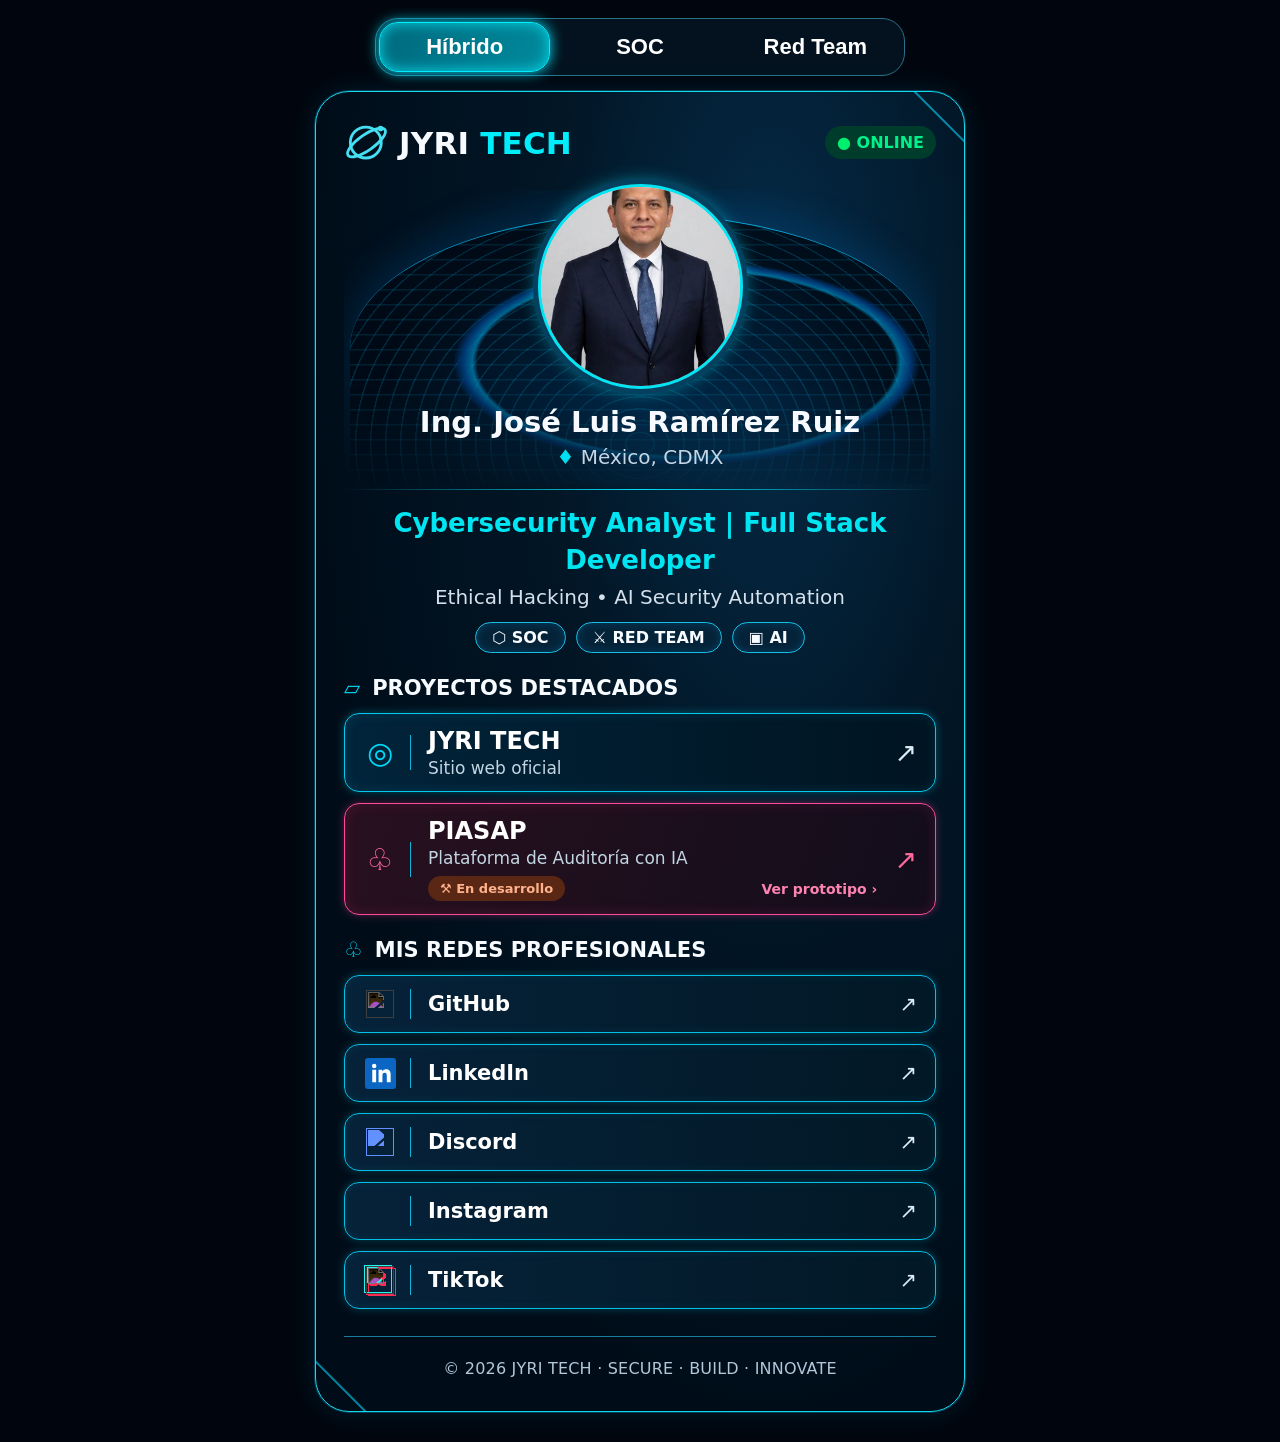
==== index.html @ f756514a "fix: restore recognizable brand colors for social network icons only" ====
<!doctype html>
<html lang="es"><head><meta charset="utf-8"><meta name="viewport" content="width=device-width,initial-scale=1"><meta name="theme-color" content="#020a13"><title>JYRI TECH | Ing. José Luis Ramírez Ruiz</title>
<style>
:root{color-scheme:dark;font-family:Inter,system-ui,-apple-system,"Segoe UI",Arial,sans-serif;--cyan:#00e4f4;--edge:#0ecde7;--muted:#b5c7d8}*{box-sizing:border-box}html{scroll-behavior:smooth}body{margin:0;background:radial-gradient(ellipse at 50% 14%,#082e45 0,#010811 48%,#00050b 100%);color:#f7fbff;padding:18px 12px 30px}.shell{max-width:730px;margin:auto}.modes{display:grid;grid-template-columns:repeat(3,1fr);gap:4px;border:1px solid #28728c;border-radius:23px;padding:3px;margin:0 auto 16px;max-width:610px;background:#03121e}.mode{border:0;border-radius:19px;padding:11px 5px;background:transparent;color:white;font-size:clamp(14px,3.6vw,22px);font-weight:650;cursor:pointer}.mode.active{background:linear-gradient(125deg,#00687d,#008b9e);box-shadow:inset 0 0 14px #01d9e7,0 0 14px #00e6ff;border:1px solid #00efff}.frame{position:relative;overflow:hidden;border:1.5px solid var(--edge);border-radius:34px;background:radial-gradient(ellipse at 58% 20%,#053453 0%,#021624 34%,#000d19 74%);box-shadow:0 0 22px #00c9f226;padding:clamp(16px,4vw,28px)}.frame:before,.frame:after{content:"";position:absolute;width:90px;height:90px;border:2px solid #00d7fa;opacity:.6;pointer-events:none}.frame:before{right:-55px;top:-55px;transform:rotate(45deg)}.frame:after{left:-55px;bottom:-55px;transform:rotate(45deg)}.top{display:flex;align-items:center;justify-content:space-between;gap:10px}.brand{display:flex;align-items:center;gap:10px;font-size:clamp(21px,5vw,31px);font-weight:800;letter-spacing:.2px}.brand strong{color:#00edfb}.brand svg{width:45px;height:45px;flex:none}.online{background:#003c2c;color:#00f18a;padding:7px 12px;border-radius:99px;font-weight:700;font-size:clamp(11px,3vw,16px);white-space:nowrap}.online:before{content:"● ";color:#00f06e}.intro{position:relative;text-align:center;padding-top:15px}.globe{position:absolute;left:0;right:0;top:15px;height:280px;pointer-events:none;opacity:.46;background:radial-gradient(ellipse at 50% 80%,transparent 37%,#008ed2 38%,transparent 39%),repeating-radial-gradient(ellipse at 50% 80%,transparent 0 18px,#007bba36 19px 20px),linear-gradient(90deg,transparent,#00aaff15,transparent);mask-image:linear-gradient(black,transparent)}.portrait{position:relative;z-index:1;width:clamp(170px,46vw,238px);height:clamp(170px,46vw,238px);border-radius:50%;border:5px solid #04e5f4;box-shadow:0 0 0 5px #075e80,0 0 27px #00d7edb8;object-fit:cover;object-position:center 20%;background:#d7dce1;margin:4px auto 16px;display:block}.intro h1{position:relative;font-size:clamp(22px,5.5vw,34px);line-height:1.18;margin:12px 0 6px}.location{font-size:clamp(15px,3.7vw,20px);color:#c5d7e4}.location b{color:#00dff2}.rule{height:1px;background:linear-gradient(90deg,transparent,#00dff6,transparent);margin:20px 0 15px}.role{color:#00e5f2;font-size:clamp(18px,4.1vw,26px);font-weight:800;line-height:1.4}.subtitle{font-size:clamp(15px,3.4vw,20px);color:#d5e0eb;margin:7px 0 13px}.tags{display:flex;justify-content:center;gap:10px;flex-wrap:wrap}.tag{border:1px solid #17bfe4;border-radius:30px;padding:5px 16px;font-weight:750;background:#052338;box-shadow:inset 0 0 8px #007cbd55}.section-title{display:flex;align-items:center;gap:12px;font-size:clamp(16px,3.5vw,21px);font-weight:800;margin:27px 0 15px}.section-title svg{width:27px;height:27px;color:#03dcf2}.links{display:grid;gap:11px}.link{display:flex;align-items:center;gap:17px;min-height:73px;padding:13px 18px;border:1.5px solid #168daf;border-radius:19px;background:linear-gradient(90deg,#01243a,#001421);color:white;text-decoration:none;box-shadow:0 0 10px #009ed52a;transition:transform .2s,box-shadow .2s}.link:hover,.link:focus-visible{transform:translateY(-2px);box-shadow:0 0 17px #00dcf770;outline:none}.link .symbol{font-size:30px;width:40px;flex:none;text-align:center;color:#00dafa}.link .copy{flex:1;min-width:0}.link .name{font-size:clamp(19px,4vw,25px);font-weight:800}.link .description{font-size:clamp(13px,3vw,17px);color:#c2d5e3;margin-top:3px}.link .arrow{font-size:27px;color:#dcebf7}.link.piasap{border-color:#ff4e96;background:linear-gradient(110deg,#28101f,#120d1b);box-shadow:0 0 12px #e42b7840}.link.piasap .symbol,.link.piasap .arrow{color:#ff6a9d}.piasap-footer{display:flex;justify-content:space-between;gap:10px;align-items:center;margin-top:8px;flex-wrap:wrap}.status{font-size:13px;color:#ffb28b;background:#5b2715;border-radius:25px;padding:5px 12px;font-weight:700}.prototype{color:#ff83b1;font-weight:700;font-size:14px}.link .details{flex:1}.social .link{min-height:59px;background:linear-gradient(90deg,#062239,#021826);border-color:#287e9e}.social .link .symbol{font-size:24px}.social .link .name{font-size:20px}.social .link .arrow{font-size:21px}footer{border-top:1px solid #1a4a64;margin-top:27px;padding:22px 0 5px;text-align:center;color:#b3c7d8;font-size:clamp(11px,2.8vw,16px);letter-spacing:.2px}.disabled{cursor:default}.disabled:hover{transform:none}@media(max-width:390px){.frame{padding:16px 14px;border-radius:25px}.brand svg{width:34px;height:34px}.brand{font-size:20px}.online{padding:5px 8px}.link{padding:12px}.link .symbol{width:30px;font-size:24px}.piasap-footer{gap:6px}.status,.prototype{font-size:11px}}

/* Ajustes de fidelidad visual según referencia aprobada */
body{background:#01060e;padding-top:18px}
.shell{max-width:650px}
.frame{border-color:#17d9ed;box-shadow:0 0 0 1px #00b3e450,0 0 28px #00a5da25;background:radial-gradient(ellipse at 70% 18%,#052c49 0,#021626 35%,#000d19 72%)}
.modes{max-width:530px;margin-bottom:15px}
.intro{isolation:isolate}
.globe{z-index:-1;top:25px;height:310px;opacity:.85;background:none;mask-image:linear-gradient(#000 0%,#000 62%,transparent 100%);overflow:hidden}
.planet{position:absolute;top:24px;left:50%;transform:translateX(-50%);width:min(580px,112%);height:270px;border-radius:50% 50% 0 0;background:
radial-gradient(ellipse at 58% 55%,transparent 44%,#00baff95 45%,#003c7e 47%,transparent 49%),
repeating-radial-gradient(ellipse at 50% 85%,transparent 0 13px,#08b9ed35 14px 15px),
repeating-linear-gradient(0deg,transparent 0 13px,#00baf425 14px 15px),
radial-gradient(ellipse at 50% 90%,#003c6caa,#000a16 65%);
border-top:1px solid #0bbaf3;box-shadow:0 -15px 40px #0076cb3b}
.portrait{width:clamp(165px,40vw,205px);height:clamp(165px,40vw,205px);border-width:3px;box-shadow:0 0 0 5px #05405e,0 0 19px #00d7edb8}
.intro h1{font-size:clamp(21px,4.5vw,29px)}
.link{min-height:69px;border-color:#06c9ed;box-shadow:inset 0 0 12px #00d0ff20,0 0 8px #00dcf450;border-radius:15px}
.link .symbol{width:48px;display:flex;align-items:center;justify-content:center;border-right:1px solid #12b4da;padding-right:13px}
.link .symbol svg{width:31px;height:31px}
.link .name{font-size:clamp(18px,3.7vw,24px)}
.link.piasap{border-color:#ff4a9b;box-shadow:inset 0 0 13px #fc368d26,0 0 9px #ff438f55}
.social .link{min-height:55px;border-color:#05bfe7;box-shadow:inset 0 0 10px #00d6ff15,0 0 8px #00dcf442}
.social .link .symbol{width:48px;height:30px}
.social-icon{width:28px;height:28px;display:block;filter:invert(1)}
.social-icon.linkedin{filter:invert(46%) sepia(90%) saturate(3000%) hue-rotate(165deg) brightness(115%)}
.social-icon.discord{filter:invert(45%) sepia(50%) saturate(2000%) hue-rotate(198deg) brightness(120%)}
.social-icon.instagram{filter:invert(42%) sepia(70%) saturate(2300%) hue-rotate(290deg) brightness(115%)}
.social-icon.tiktok{filter:invert(1) drop-shadow(2px 1px 0 #00e8e8)}
.social .link .name{font-size:clamp(17px,3.5vw,21px)}
.section-title{margin:23px 0 13px}
footer{border-top-color:#1b7d9d}
@media(max-width:390px){.link .symbol{width:40px;padding-right:9px}.social-icon{width:25px;height:25px}.globe{height:260px}.planet{height:230px}}
.linkedin-official{width:28px;height:28px;display:block;flex:none}@media(max-width:390px){.linkedin-official{width:25px;height:25px}}
/* Perfil visual: solo acentos de color. Híbrido mantiene el estilo original. */
body[data-profile="soc"]{--profile-accent:#438dff;--profile-edge:#3479d8;--profile-glow:#438dff55}
body[data-profile="red"]{--profile-accent:#ff557e;--profile-edge:#e54c78;--profile-glow:#ff557e55}
body[data-profile="soc"] .mode.active,body[data-profile="red"] .mode.active{background:var(--profile-accent);border-color:var(--profile-accent);box-shadow:inset 0 0 14px #ffffff28,0 0 14px var(--profile-glow)}
body[data-profile="soc"] .frame,body[data-profile="red"] .frame{border-color:var(--profile-edge);box-shadow:0 0 0 1px var(--profile-glow),0 0 28px var(--profile-glow)}
body[data-profile="soc"] .portrait,body[data-profile="red"] .portrait{border-color:var(--profile-accent);box-shadow:0 0 0 5px var(--profile-glow),0 0 19px var(--profile-glow)}
body[data-profile="soc"] .role,body[data-profile="red"] .role{color:var(--profile-accent)}
body[data-profile="soc"] .tag,body[data-profile="red"] .tag{border-color:var(--profile-edge)}
body[data-profile="soc"] .rule,body[data-profile="red"] .rule{background:linear-gradient(90deg,transparent,var(--profile-accent),transparent)}
body[data-profile="soc"] .link:not(.piasap),body[data-profile="red"] .link:not(.piasap){border-color:var(--profile-edge);box-shadow:inset 0 0 12px var(--profile-glow),0 0 8px var(--profile-glow)}
body[data-profile="soc"] .link:not(.piasap) .arrow,body[data-profile="red"] .link:not(.piasap) .arrow{color:var(--profile-accent)}

/* Colores de marca de redes sociales: sin alterar estructura */
.social-icon.github{filter:invert(1)}
.social-icon.discord{filter:invert(49%) sepia(63%) saturate(1603%) hue-rotate(200deg) brightness(100%)}
.instagram-brand{display:block;width:28px;height:28px;background:linear-gradient(35deg,#feda75 5%,#fa7e1e 23%,#d62976 52%,#962fbf 77%,#4f5bd5 100%);-webkit-mask:url("https://cdn.jsdelivr.net/npm/simple-icons@v15/icons/instagram.svg") center/contain no-repeat;mask:url("https://cdn.jsdelivr.net/npm/simple-icons@v15/icons/instagram.svg") center/contain no-repeat}
.tiktok-brand{display:block;position:relative;width:28px;height:28px}
.tiktok-brand img{position:absolute;inset:0;width:28px;height:28px;filter:invert(1) drop-shadow(-2px -1px 0 #25f4ee) drop-shadow(2px 2px 0 #fe2c55)}
@media(max-width:390px){.instagram-brand,.tiktok-brand,.tiktok-brand img{width:25px;height:25px}}
</style></head><body><main class="shell">
<div class="modes" role="group" aria-label="Presentación profesional"><button class="mode active" type="button" data-mode="hybrid" aria-pressed="true">Híbrido</button><button class="mode" type="button" data-mode="soc" aria-pressed="false">SOC</button><button class="mode" type="button" data-mode="red" aria-pressed="false">Red Team</button></div>
<div class="frame"><header class="top"><div class="brand"><svg viewBox="0 0 64 64" fill="none" aria-hidden="true"><circle cx="31" cy="32" r="22" stroke="#44dff2" stroke-width="4"/><ellipse cx="32" cy="32" rx="32" ry="11" transform="rotate(-35 32 32)" stroke="#44dff2" stroke-width="4"/><circle cx="52" cy="12" r="4" fill="#44dff2"/></svg><span>JYRI <strong>TECH</strong></span></div><span class="online">ONLINE</span></header>
<section class="intro"><div class="globe"><div class="planet"></div></div><img class="portrait" src="./plantilla-clientes/foto-perfil-mia.jpeg" alt="Fotografía profesional de José Luis Ramírez Ruiz"><h1>Ing. José Luis Ramírez Ruiz</h1><div class="location"><b>♦</b> México, CDMX</div><div class="rule"></div><div class="role" id="role">Cybersecurity Analyst | Full Stack Developer</div><div class="subtitle" id="subtitle">Ethical Hacking • AI Security Automation</div><div class="tags" id="tags"><span class="tag">⬡ SOC</span><span class="tag">⚔ RED TEAM</span><span class="tag">▣ AI</span></div></section>
<div class="section-title"><span style="color:#00d8f3">▱</span> PROYECTOS DESTACADOS</div>
<div class="links"><div class="link disabled" aria-label="JYRI TECH, sitio web oficial; enlace pendiente de conectar"><span class="symbol">◎</span><div class="copy"><div class="name">JYRI TECH</div><div class="description">Sitio web oficial</div></div><span class="arrow">↗</span></div>
<div class="link piasap disabled" aria-label="PIASAP, plataforma de auditoría con IA; enlace pendiente de conectar"><span class="symbol">♧</span><div class="details"><div class="name">PIASAP</div><div class="description">Plataforma de Auditoría con IA</div><div class="piasap-footer"><span class="status">⚒ En desarrollo</span><span class="prototype">Ver prototipo ›</span></div></div><span class="arrow">↗</span></div></div>
<div class="section-title"><span style="color:#00d8f3">♧</span> MIS REDES PROFESIONALES</div><nav class="links social" aria-label="Redes profesionales">
<a class="link" href="https://github.com/Morito161?tab=repositories" target="_blank" rel="noopener noreferrer"><span class="symbol"><img class="social-icon github" src="https://cdn.jsdelivr.net/npm/simple-icons@v15/icons/github.svg" alt="" loading="lazy"></span><span class="copy name">GitHub</span><span class="arrow">↗</span></a>
<a class="link" href="https://www.linkedin.com/in/jos%C3%A9-luis-ram%C3%ADrez-ruiz-50637b345" target="_blank" rel="noopener noreferrer"><span class="symbol"><svg class="linkedin-official" viewBox="0 0 32 32" role="img" aria-label="LinkedIn" xmlns="http://www.w3.org/2000/svg"><rect width="32" height="32" rx="3" fill="#0A66C2"/><path fill="#fff" d="M7.5 12h4v13h-4V12zm2-6a2.3 2.3 0 1 1 0 4.6 2.3 2.3 0 0 1 0-4.6zM14 12h3.8v1.8h.1a4.2 4.2 0 0 1 3.8-2.1c4 0 4.8 2.6 4.8 6V25h-4v-6.4c0-1.5 0-3.5-2.1-3.5s-2.4 1.6-2.4 3.4V25h-4V12z"/></svg></span><span class="copy name">LinkedIn</span><span class="arrow">↗</span></a>
<a class="link" href="https://discord.com/channels/@me" target="_blank" rel="noopener noreferrer"><span class="symbol"><img class="social-icon discord" src="https://cdn.jsdelivr.net/npm/simple-icons@v15/icons/discord.svg" alt="" loading="lazy"></span><span class="copy name">Discord</span><span class="arrow">↗</span></a>
<a class="link" href="https://www.instagram.com/luis_ramblez" target="_blank" rel="noopener noreferrer"><span class="symbol"><span class="instagram-brand" aria-hidden="true"></span></span><span class="copy name">Instagram</span><span class="arrow">↗</span></a>
<a class="link" href="https://tiktok.com/@developanda" target="_blank" rel="noopener noreferrer"><span class="symbol"><span class="tiktok-brand" aria-hidden="true"><img src="https://cdn.jsdelivr.net/npm/simple-icons@v15/icons/tiktok.svg" alt="" loading="lazy"></span></span><span class="copy name">TikTok</span><span class="arrow">↗</span></a>
</nav><footer>© 2026 JYRI TECH · SECURE · BUILD · INNOVATE</footer></div></main>
<script>
const options={hybrid:{role:"Cybersecurity Analyst | Full Stack Developer",subtitle:"Ethical Hacking • AI Security Automation",tags:["♢ SOC","⚔ RED TEAM","▣ AI"]},soc:{role:"Cybersecurity Analyst | SOC",subtitle:"Threat Detection • Incident Response • Security Monitoring",tags:["♢ SOC","▣ BLUE TEAM","▣ AI"]},red:{role:"Red Team | Offensive Security",subtitle:"Ethical Hacking • Pentesting • Security Automation",tags:["⚔ RED TEAM","♢ PENTEST","▣ AI"]}};
document.querySelectorAll(".mode").forEach(button=>button.addEventListener("click",()=>{document.querySelectorAll(".mode").forEach(b=>{b.classList.toggle("active",b===button);b.setAttribute("aria-pressed",String(b===button))});document.body.dataset.profile=button.dataset.mode;const selected=options[button.dataset.mode];document.querySelector("#role").textContent=selected.role;document.querySelector("#subtitle").textContent=selected.subtitle;document.querySelector("#tags").innerHTML=selected.tags.map(t=>'<span class="tag">'+t+'</span>').join("")}));
</script></body></html>
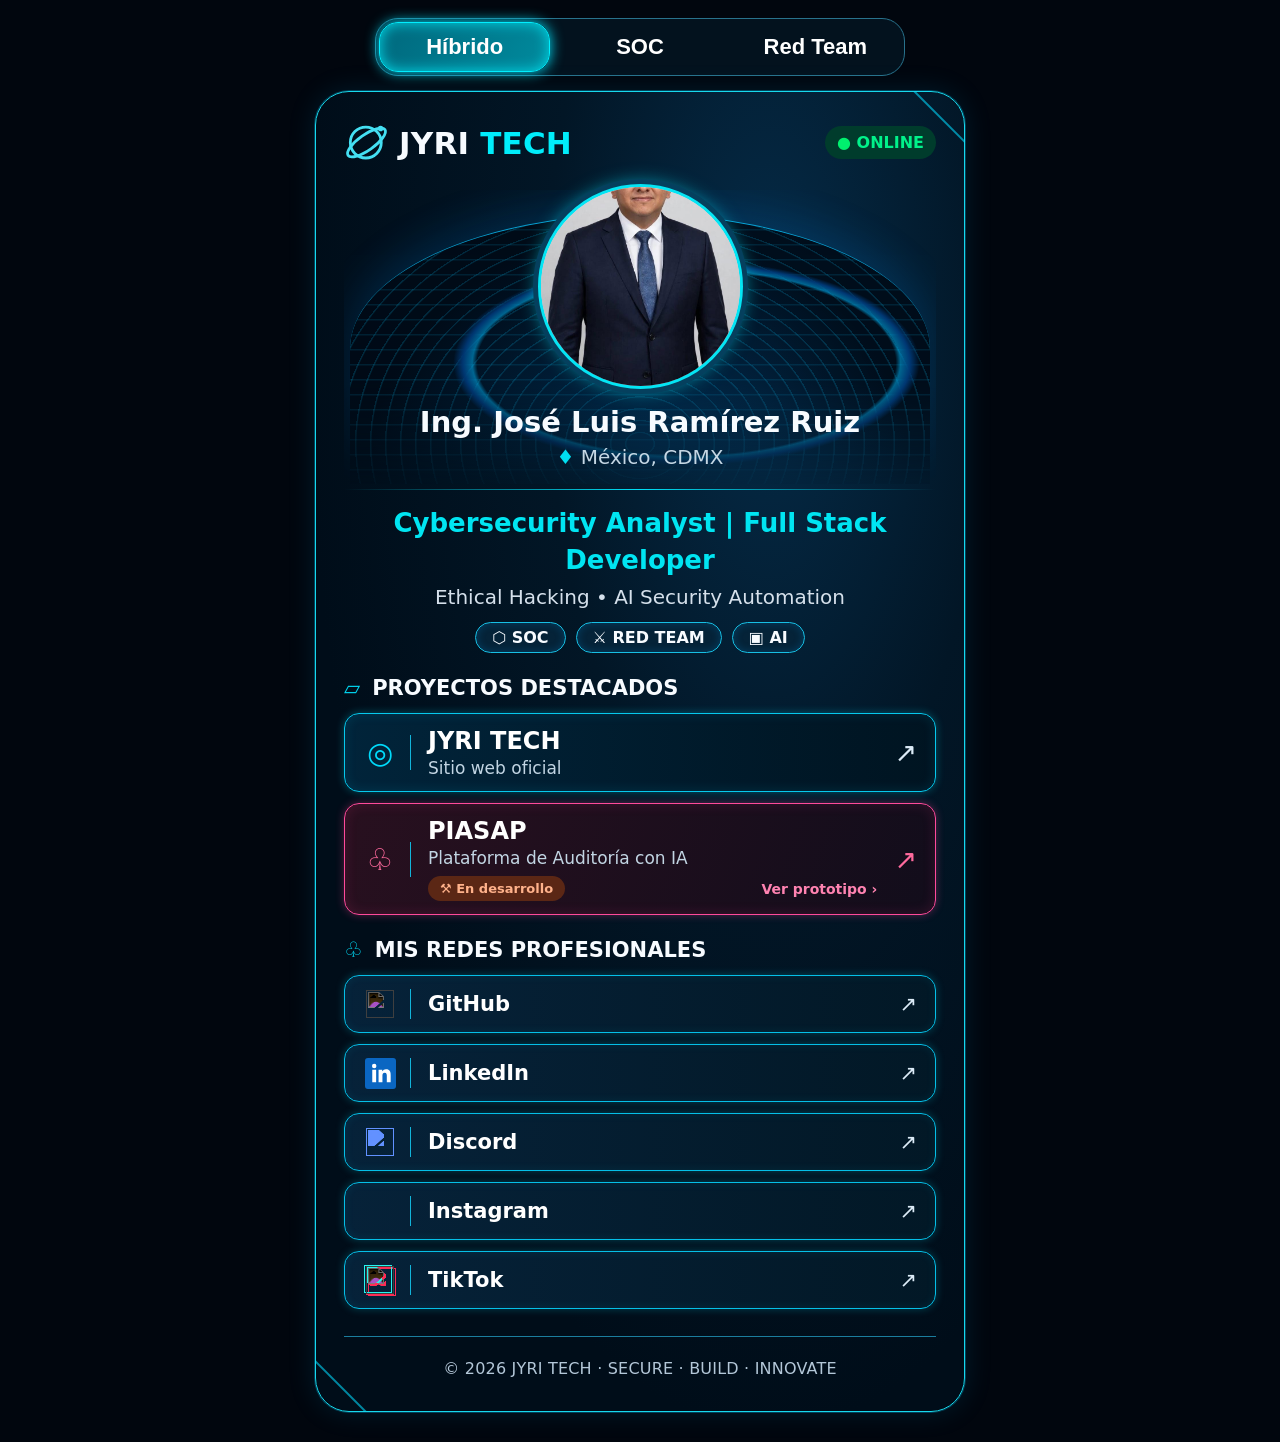
==== commit 5ff2ade9: "style: center profile portrait and adjust photo framing only" ====
--- a/index.html
+++ b/index.html
@@ -54,6 +54,10 @@
 .tiktok-brand{display:block;position:relative;width:28px;height:28px}
 .tiktok-brand img{position:absolute;inset:0;width:28px;height:28px;filter:invert(1) drop-shadow(-2px -1px 0 #25f4ee) drop-shadow(2px 2px 0 #fe2c55)}
 @media(max-width:390px){.instagram-brand,.tiktok-brand,.tiktok-brand img{width:25px;height:25px}}
+
+/* Centrado de fotografía de perfil: ajuste puntual */
+.intro .portrait{position:relative;left:auto;right:auto;transform:none;margin-left:auto;margin-right:auto;object-position:50% 35%;display:block}
+.intro{display:block;text-align:center}
 </style></head><body><main class="shell">
 <div class="modes" role="group" aria-label="Presentación profesional"><button class="mode active" type="button" data-mode="hybrid" aria-pressed="true">Híbrido</button><button class="mode" type="button" data-mode="soc" aria-pressed="false">SOC</button><button class="mode" type="button" data-mode="red" aria-pressed="false">Red Team</button></div>
 <div class="frame"><header class="top"><div class="brand"><svg viewBox="0 0 64 64" fill="none" aria-hidden="true"><circle cx="31" cy="32" r="22" stroke="#44dff2" stroke-width="4"/><ellipse cx="32" cy="32" rx="32" ry="11" transform="rotate(-35 32 32)" stroke="#44dff2" stroke-width="4"/><circle cx="52" cy="12" r="4" fill="#44dff2"/></svg><span>JYRI <strong>TECH</strong></span></div><span class="online">ONLINE</span></header>
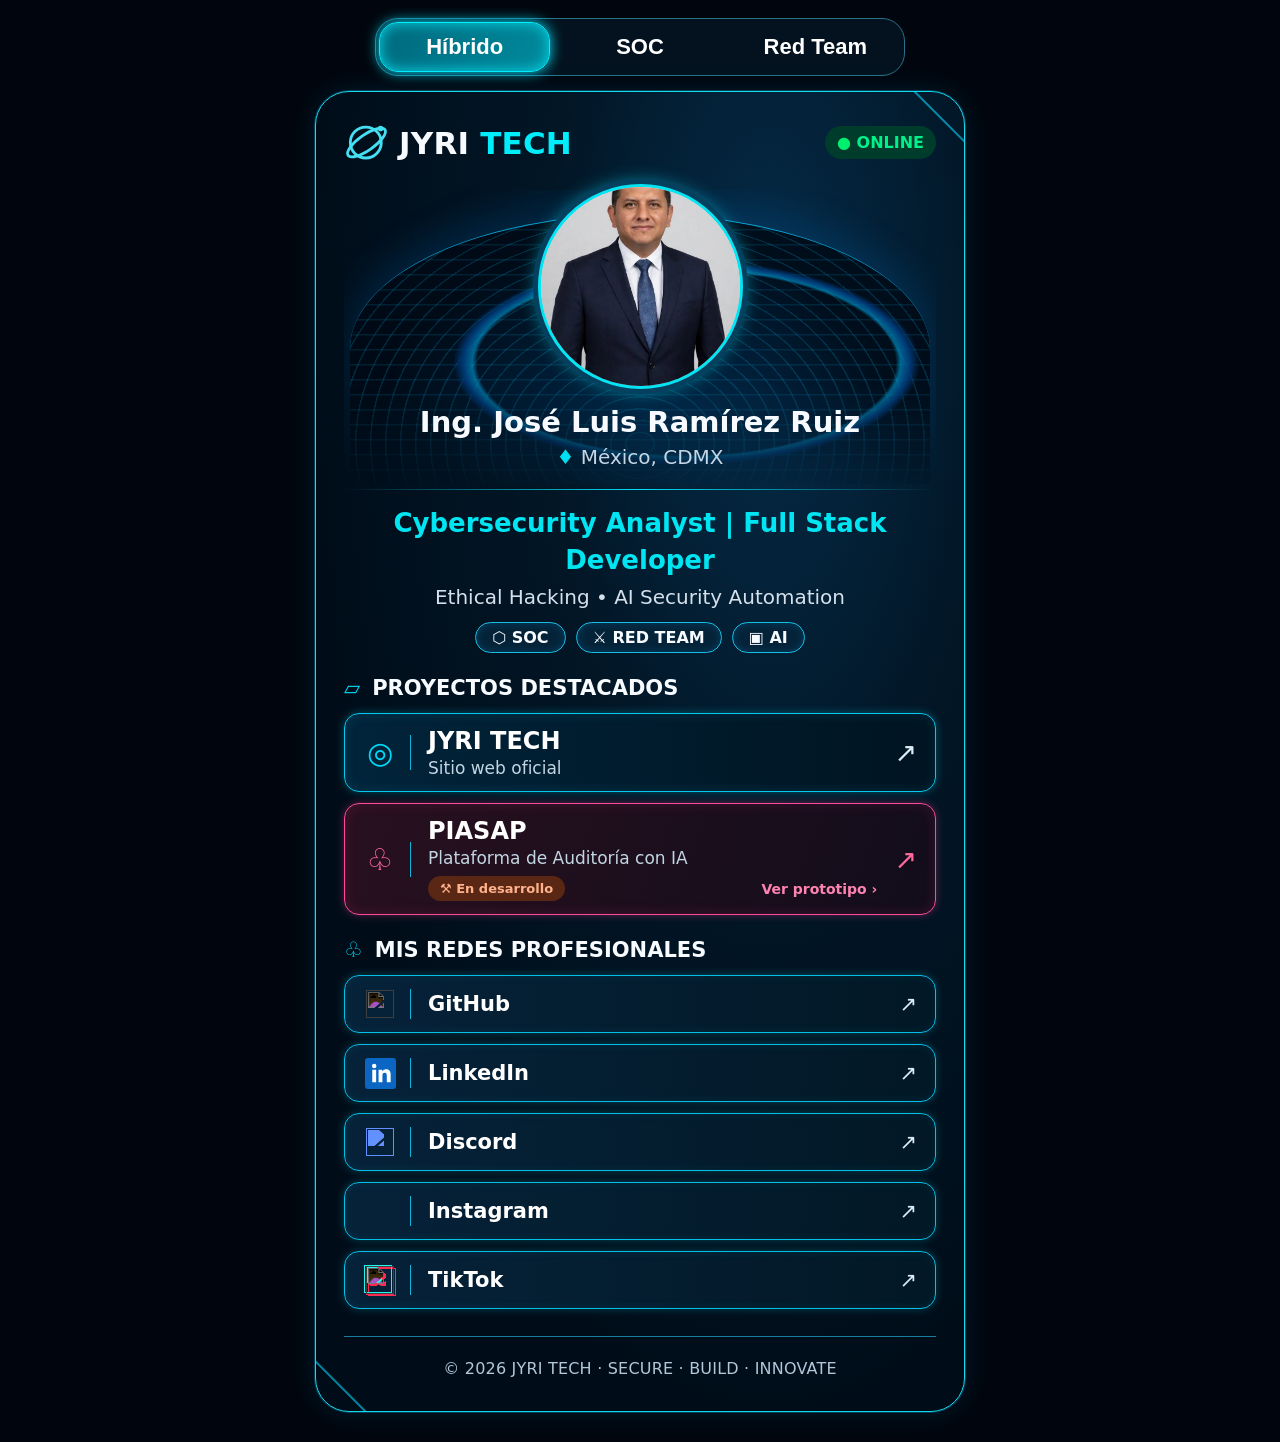
==== commit 561efe3b: "fix: restore face visibility in circular profile crop" ====
--- a/index.html
+++ b/index.html
@@ -56,7 +56,7 @@
 @media(max-width:390px){.instagram-brand,.tiktok-brand,.tiktok-brand img{width:25px;height:25px}}
 
 /* Centrado de fotografía de perfil: ajuste puntual */
-.intro .portrait{position:relative;left:auto;right:auto;transform:none;margin-left:auto;margin-right:auto;object-position:50% 35%;display:block}
+.intro .portrait{position:relative;left:auto;right:auto;transform:none;margin-left:auto;margin-right:auto;object-position:center 20%;display:block}
 .intro{display:block;text-align:center}
 </style></head><body><main class="shell">
 <div class="modes" role="group" aria-label="Presentación profesional"><button class="mode active" type="button" data-mode="hybrid" aria-pressed="true">Híbrido</button><button class="mode" type="button" data-mode="soc" aria-pressed="false">SOC</button><button class="mode" type="button" data-mode="red" aria-pressed="false">Red Team</button></div>
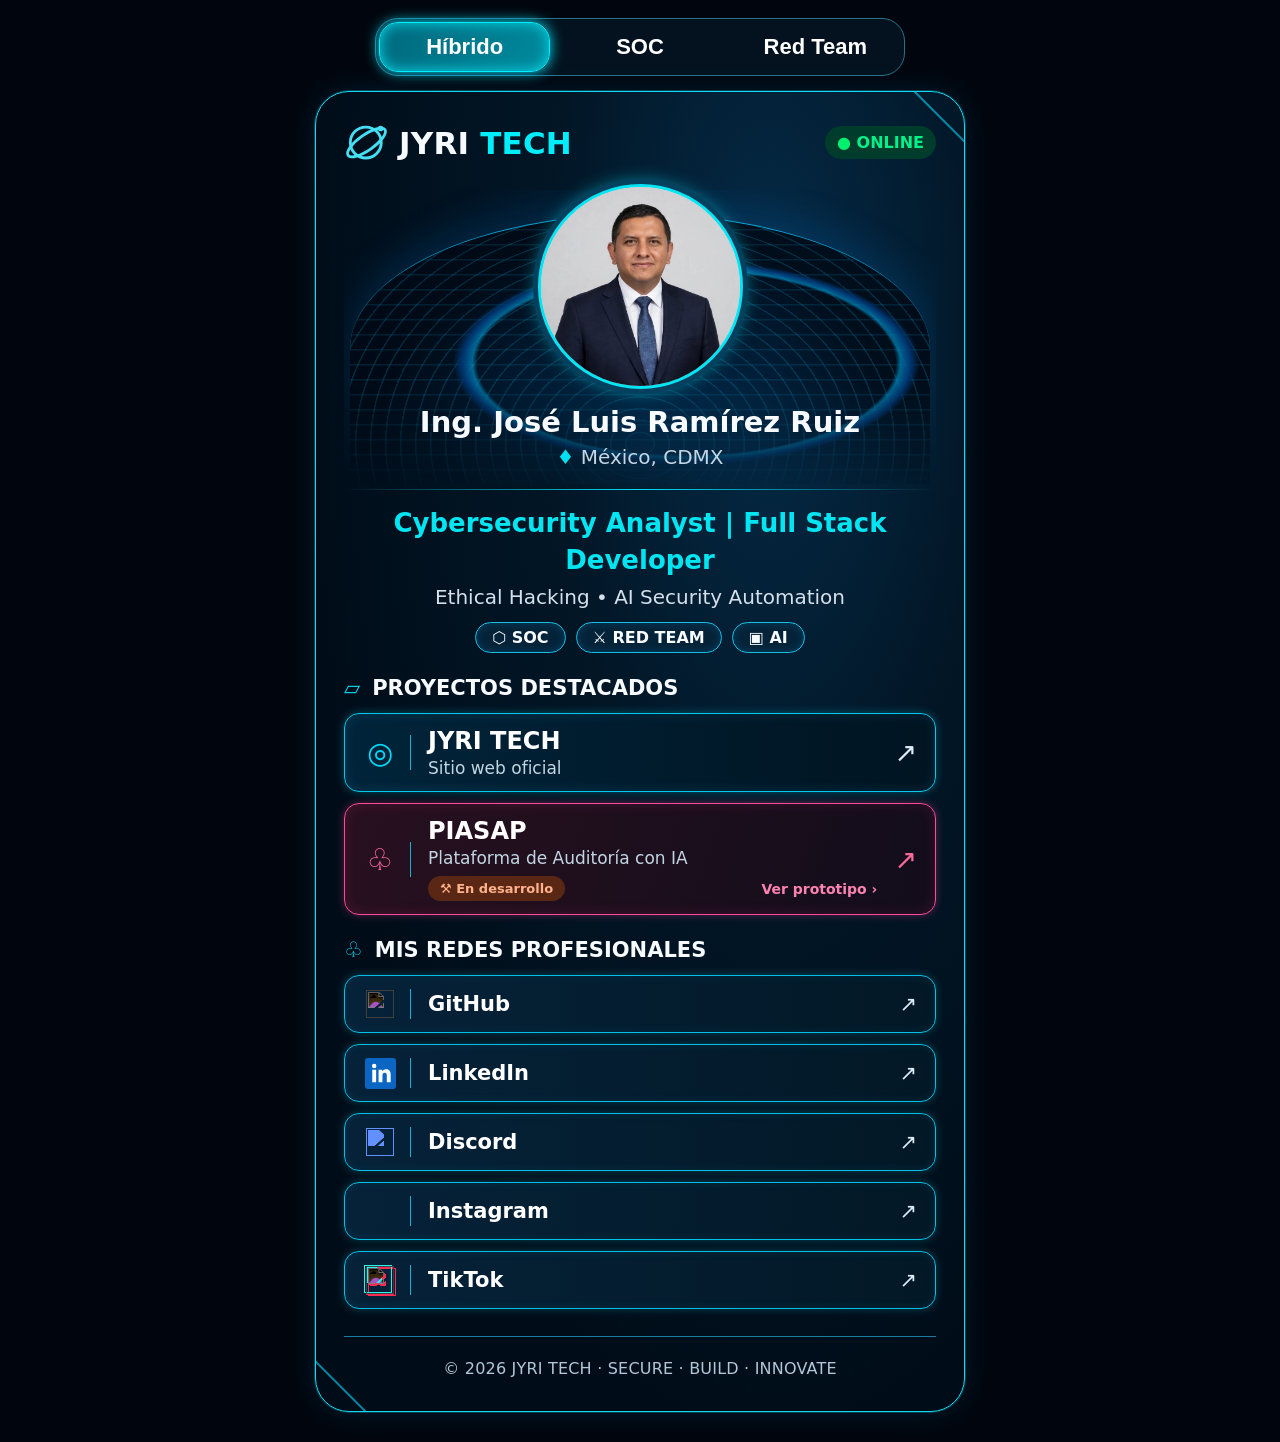
==== commit 93ab8a2d: "fix: frame full face at top of portrait while keeping circle centered" ====
--- a/index.html
+++ b/index.html
@@ -56,7 +56,7 @@
 @media(max-width:390px){.instagram-brand,.tiktok-brand,.tiktok-brand img{width:25px;height:25px}}
 
 /* Centrado de fotografía de perfil: ajuste puntual */
-.intro .portrait{position:relative;left:auto;right:auto;transform:none;margin-left:auto;margin-right:auto;object-position:center 20%;display:block}
+.intro .portrait{position:relative;left:auto;right:auto;transform:none;margin-left:auto;margin-right:auto;object-fit:cover;object-position:center top;display:block}
 .intro{display:block;text-align:center}
 </style></head><body><main class="shell">
 <div class="modes" role="group" aria-label="Presentación profesional"><button class="mode active" type="button" data-mode="hybrid" aria-pressed="true">Híbrido</button><button class="mode" type="button" data-mode="soc" aria-pressed="false">SOC</button><button class="mode" type="button" data-mode="red" aria-pressed="false">Red Team</button></div>
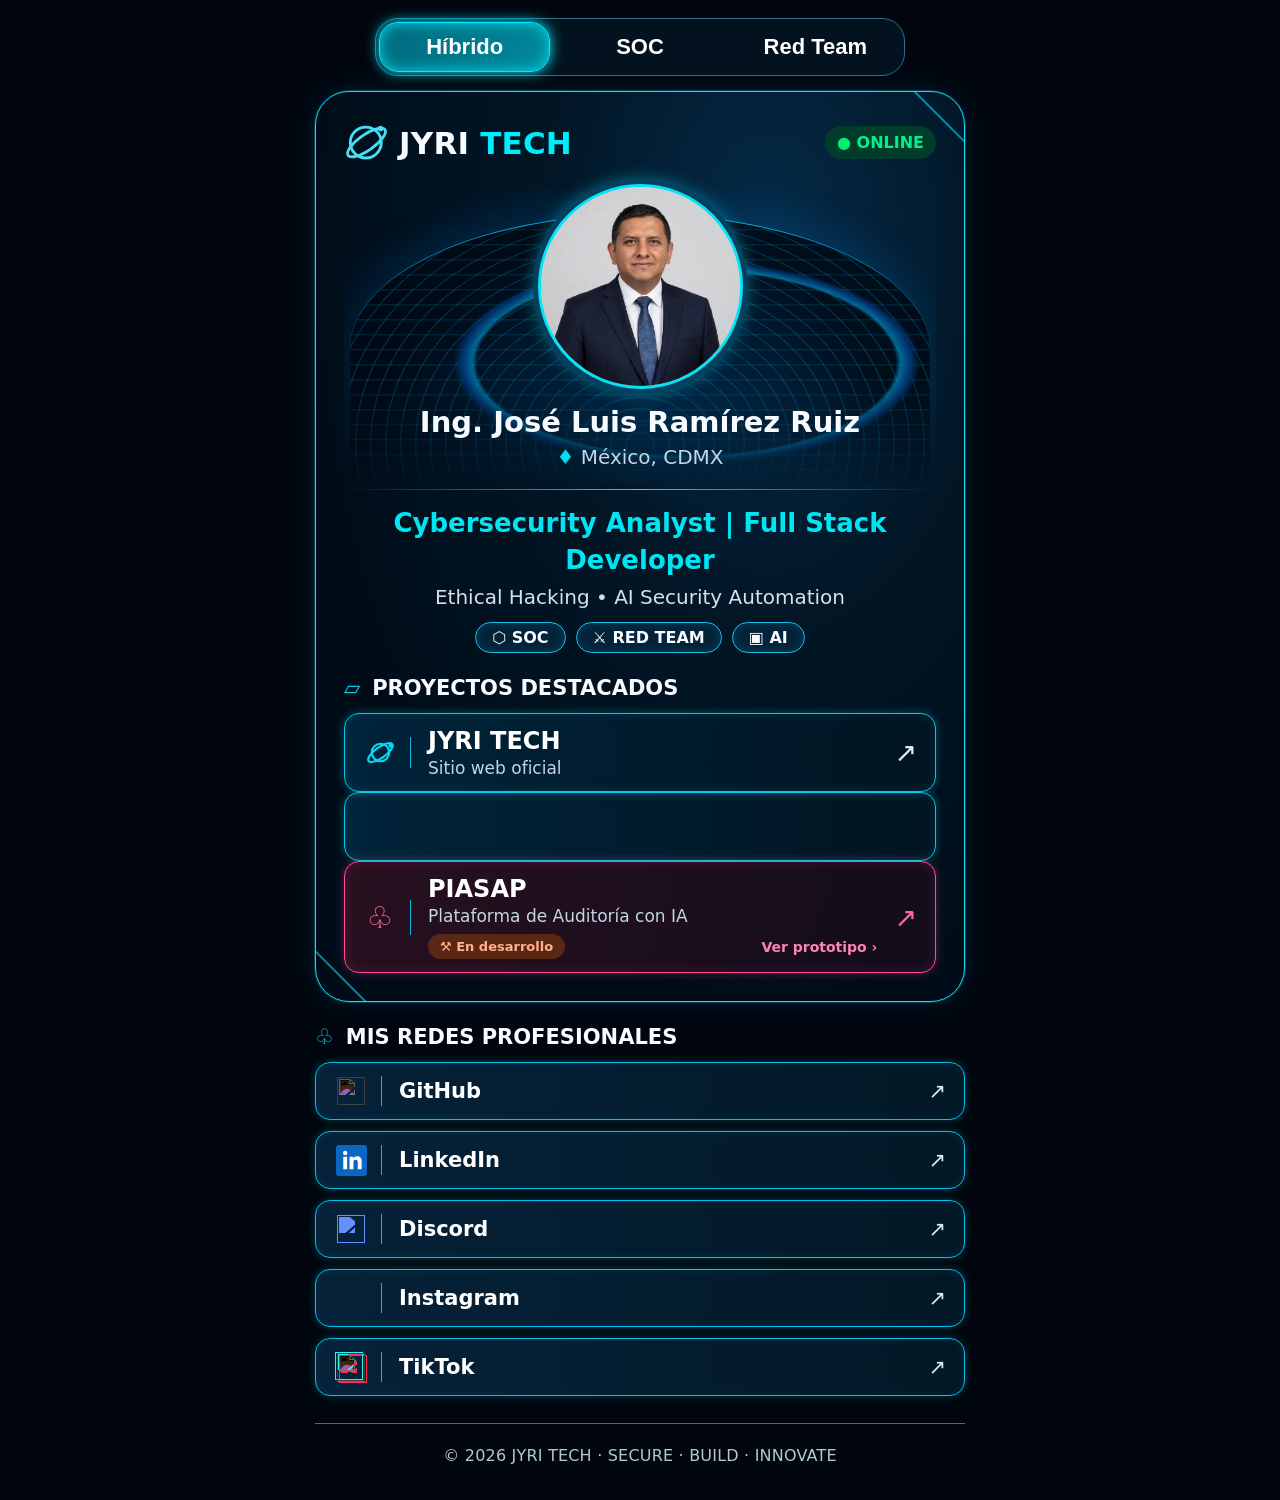
==== commit 00c21e31: "feat: add orbit icon and link JYRI TECH and PIASAP project cards" ====
--- a/index.html
+++ b/index.html
@@ -63,8 +63,8 @@
 <div class="frame"><header class="top"><div class="brand"><svg viewBox="0 0 64 64" fill="none" aria-hidden="true"><circle cx="31" cy="32" r="22" stroke="#44dff2" stroke-width="4"/><ellipse cx="32" cy="32" rx="32" ry="11" transform="rotate(-35 32 32)" stroke="#44dff2" stroke-width="4"/><circle cx="52" cy="12" r="4" fill="#44dff2"/></svg><span>JYRI <strong>TECH</strong></span></div><span class="online">ONLINE</span></header>
 <section class="intro"><div class="globe"><div class="planet"></div></div><img class="portrait" src="./plantilla-clientes/foto-perfil-mia.jpeg" alt="Fotografía profesional de José Luis Ramírez Ruiz"><h1>Ing. José Luis Ramírez Ruiz</h1><div class="location"><b>♦</b> México, CDMX</div><div class="rule"></div><div class="role" id="role">Cybersecurity Analyst | Full Stack Developer</div><div class="subtitle" id="subtitle">Ethical Hacking • AI Security Automation</div><div class="tags" id="tags"><span class="tag">⬡ SOC</span><span class="tag">⚔ RED TEAM</span><span class="tag">▣ AI</span></div></section>
 <div class="section-title"><span style="color:#00d8f3">▱</span> PROYECTOS DESTACADOS</div>
-<div class="links"><div class="link disabled" aria-label="JYRI TECH, sitio web oficial; enlace pendiente de conectar"><span class="symbol">◎</span><div class="copy"><div class="name">JYRI TECH</div><div class="description">Sitio web oficial</div></div><span class="arrow">↗</span></div>
-<div class="link piasap disabled" aria-label="PIASAP, plataforma de auditoría con IA; enlace pendiente de conectar"><span class="symbol">♧</span><div class="details"><div class="name">PIASAP</div><div class="description">Plataforma de Auditoría con IA</div><div class="piasap-footer"><span class="status">⚒ En desarrollo</span><span class="prototype">Ver prototipo ›</span></div></div><span class="arrow">↗</span></div></div>
+<div class="links"><a class="link" href="https://morito161.github.io/linktree-para-web/jyri-tech/" target="_blank" rel="noopener noreferrer" aria-label="Abrir sitio web de JYRI TECH"><span class="symbol" aria-hidden="true"><svg width="30" height="30" viewBox="0 0 32 32" fill="none" xmlns="http://www.w3.org/2000/svg"><circle cx="16" cy="16" r="9" stroke="currentColor" stroke-width="2.2"/><ellipse cx="16" cy="16" rx="15" ry="5.5" transform="rotate(-35 16 16)" stroke="currentColor" stroke-width="2.2"/><circle cx="26.5" cy="8.7" r="2.3" fill="currentColor"/></svg></span><div class="copy"><div class="name">JYRI TECH</div><div class="description">Sitio web oficial</div></div><span class="arrow">↗</span></div>
+<a class="link piasap" href="https://morito161.github.io/PIASAP/" target="_blank" rel="noopener noreferrer" aria-label="Abrir prototipo de PIASAP"><span class="symbol">♧</span><div class="details"><div class="name">PIASAP</div><div class="description">Plataforma de Auditoría con IA</div><div class="piasap-footer"><span class="status">⚒ En desarrollo</span><span class="prototype">Ver prototipo ›</span></div></div><span class="arrow">↗</span></a></div>
 <div class="section-title"><span style="color:#00d8f3">♧</span> MIS REDES PROFESIONALES</div><nav class="links social" aria-label="Redes profesionales">
 <a class="link" href="https://github.com/Morito161?tab=repositories" target="_blank" rel="noopener noreferrer"><span class="symbol"><img class="social-icon github" src="https://cdn.jsdelivr.net/npm/simple-icons@v15/icons/github.svg" alt="" loading="lazy"></span><span class="copy name">GitHub</span><span class="arrow">↗</span></a>
 <a class="link" href="https://www.linkedin.com/in/jos%C3%A9-luis-ram%C3%ADrez-ruiz-50637b345" target="_blank" rel="noopener noreferrer"><span class="symbol"><svg class="linkedin-official" viewBox="0 0 32 32" role="img" aria-label="LinkedIn" xmlns="http://www.w3.org/2000/svg"><rect width="32" height="32" rx="3" fill="#0A66C2"/><path fill="#fff" d="M7.5 12h4v13h-4V12zm2-6a2.3 2.3 0 1 1 0 4.6 2.3 2.3 0 0 1 0-4.6zM14 12h3.8v1.8h.1a4.2 4.2 0 0 1 3.8-2.1c4 0 4.8 2.6 4.8 6V25h-4v-6.4c0-1.5 0-3.5-2.1-3.5s-2.4 1.6-2.4 3.4V25h-4V12z"/></svg></span><span class="copy name">LinkedIn</span><span class="arrow">↗</span></a>
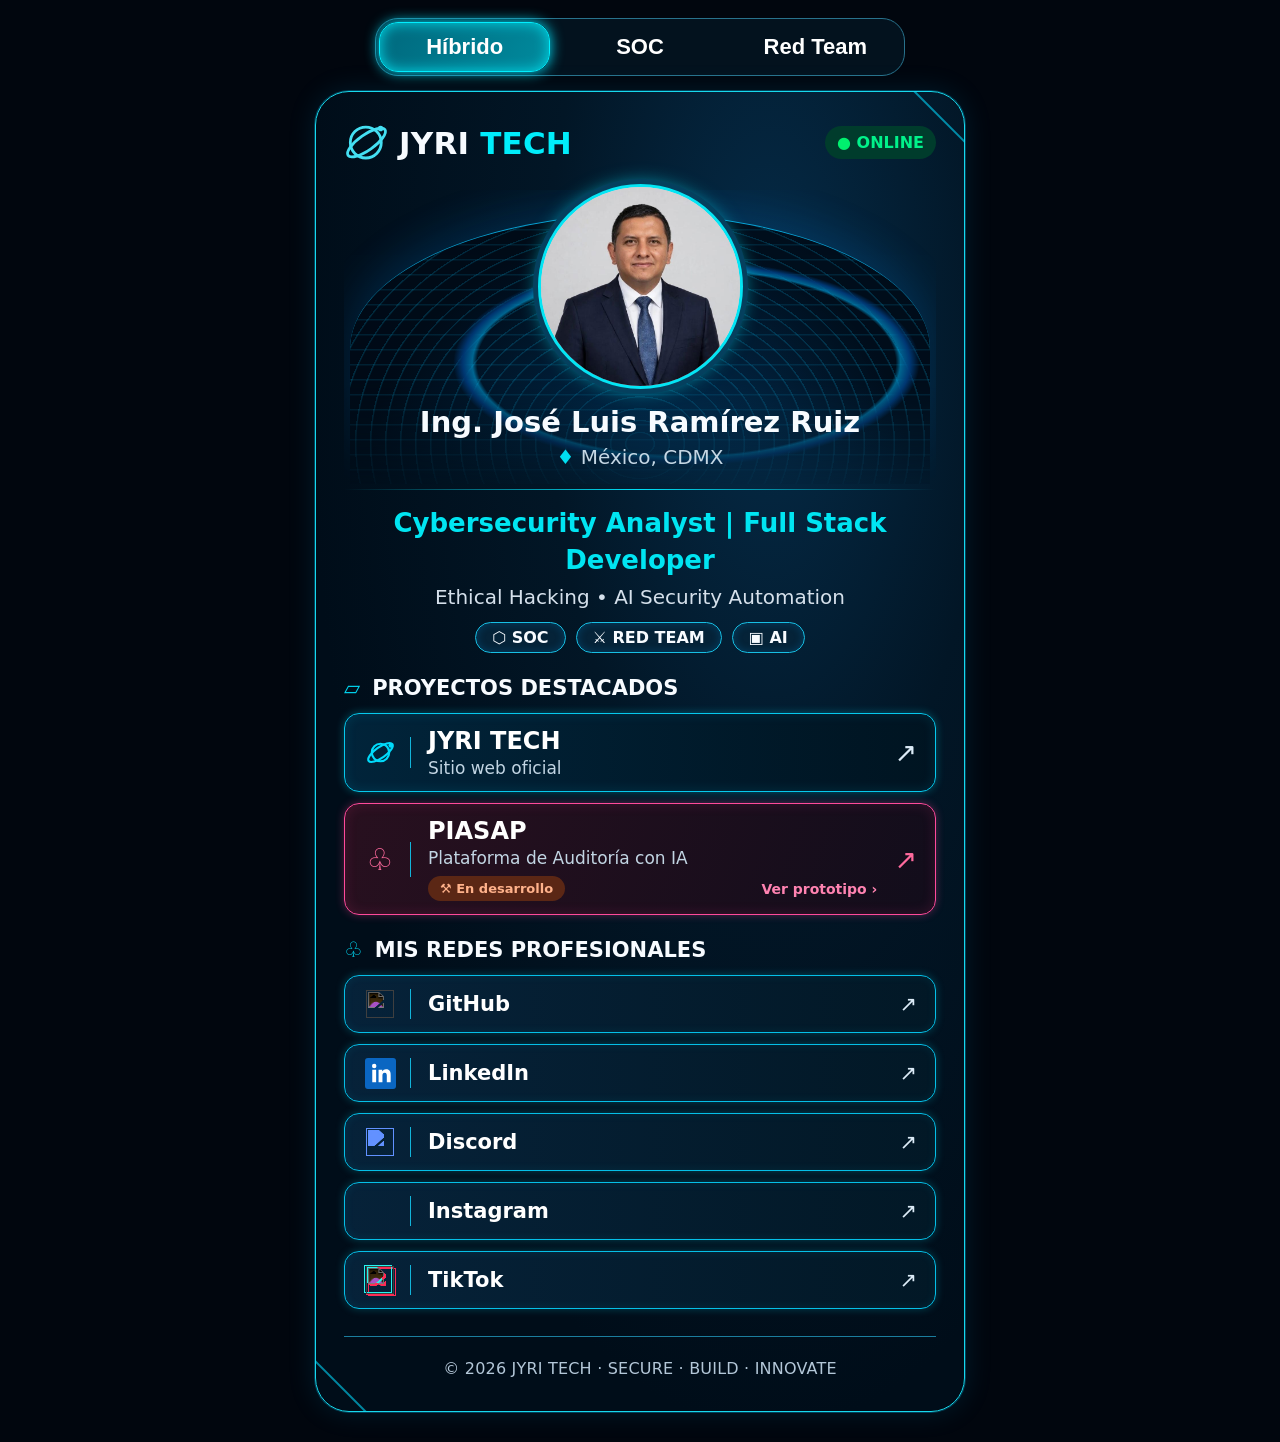
==== commit 1478f24b: "fix: close JYRI TECH link correctly" ====
--- a/index.html
+++ b/index.html
@@ -63,7 +63,7 @@
 <div class="frame"><header class="top"><div class="brand"><svg viewBox="0 0 64 64" fill="none" aria-hidden="true"><circle cx="31" cy="32" r="22" stroke="#44dff2" stroke-width="4"/><ellipse cx="32" cy="32" rx="32" ry="11" transform="rotate(-35 32 32)" stroke="#44dff2" stroke-width="4"/><circle cx="52" cy="12" r="4" fill="#44dff2"/></svg><span>JYRI <strong>TECH</strong></span></div><span class="online">ONLINE</span></header>
 <section class="intro"><div class="globe"><div class="planet"></div></div><img class="portrait" src="./plantilla-clientes/foto-perfil-mia.jpeg" alt="Fotografía profesional de José Luis Ramírez Ruiz"><h1>Ing. José Luis Ramírez Ruiz</h1><div class="location"><b>♦</b> México, CDMX</div><div class="rule"></div><div class="role" id="role">Cybersecurity Analyst | Full Stack Developer</div><div class="subtitle" id="subtitle">Ethical Hacking • AI Security Automation</div><div class="tags" id="tags"><span class="tag">⬡ SOC</span><span class="tag">⚔ RED TEAM</span><span class="tag">▣ AI</span></div></section>
 <div class="section-title"><span style="color:#00d8f3">▱</span> PROYECTOS DESTACADOS</div>
-<div class="links"><a class="link" href="https://morito161.github.io/linktree-para-web/jyri-tech/" target="_blank" rel="noopener noreferrer" aria-label="Abrir sitio web de JYRI TECH"><span class="symbol" aria-hidden="true"><svg width="30" height="30" viewBox="0 0 32 32" fill="none" xmlns="http://www.w3.org/2000/svg"><circle cx="16" cy="16" r="9" stroke="currentColor" stroke-width="2.2"/><ellipse cx="16" cy="16" rx="15" ry="5.5" transform="rotate(-35 16 16)" stroke="currentColor" stroke-width="2.2"/><circle cx="26.5" cy="8.7" r="2.3" fill="currentColor"/></svg></span><div class="copy"><div class="name">JYRI TECH</div><div class="description">Sitio web oficial</div></div><span class="arrow">↗</span></div>
+<div class="links"><a class="link" href="https://morito161.github.io/linktree-para-web/jyri-tech/" target="_blank" rel="noopener noreferrer" aria-label="Abrir sitio web de JYRI TECH"><span class="symbol" aria-hidden="true"><svg width="30" height="30" viewBox="0 0 32 32" fill="none" xmlns="http://www.w3.org/2000/svg"><circle cx="16" cy="16" r="9" stroke="currentColor" stroke-width="2.2"/><ellipse cx="16" cy="16" rx="15" ry="5.5" transform="rotate(-35 16 16)" stroke="currentColor" stroke-width="2.2"/><circle cx="26.5" cy="8.7" r="2.3" fill="currentColor"/></svg></span><div class="copy"><div class="name">JYRI TECH</div><div class="description">Sitio web oficial</div></div><span class="arrow">↗</span></a>
 <a class="link piasap" href="https://morito161.github.io/PIASAP/" target="_blank" rel="noopener noreferrer" aria-label="Abrir prototipo de PIASAP"><span class="symbol">♧</span><div class="details"><div class="name">PIASAP</div><div class="description">Plataforma de Auditoría con IA</div><div class="piasap-footer"><span class="status">⚒ En desarrollo</span><span class="prototype">Ver prototipo ›</span></div></div><span class="arrow">↗</span></a></div>
 <div class="section-title"><span style="color:#00d8f3">♧</span> MIS REDES PROFESIONALES</div><nav class="links social" aria-label="Redes profesionales">
 <a class="link" href="https://github.com/Morito161?tab=repositories" target="_blank" rel="noopener noreferrer"><span class="symbol"><img class="social-icon github" src="https://cdn.jsdelivr.net/npm/simple-icons@v15/icons/github.svg" alt="" loading="lazy"></span><span class="copy name">GitHub</span><span class="arrow">↗</span></a>
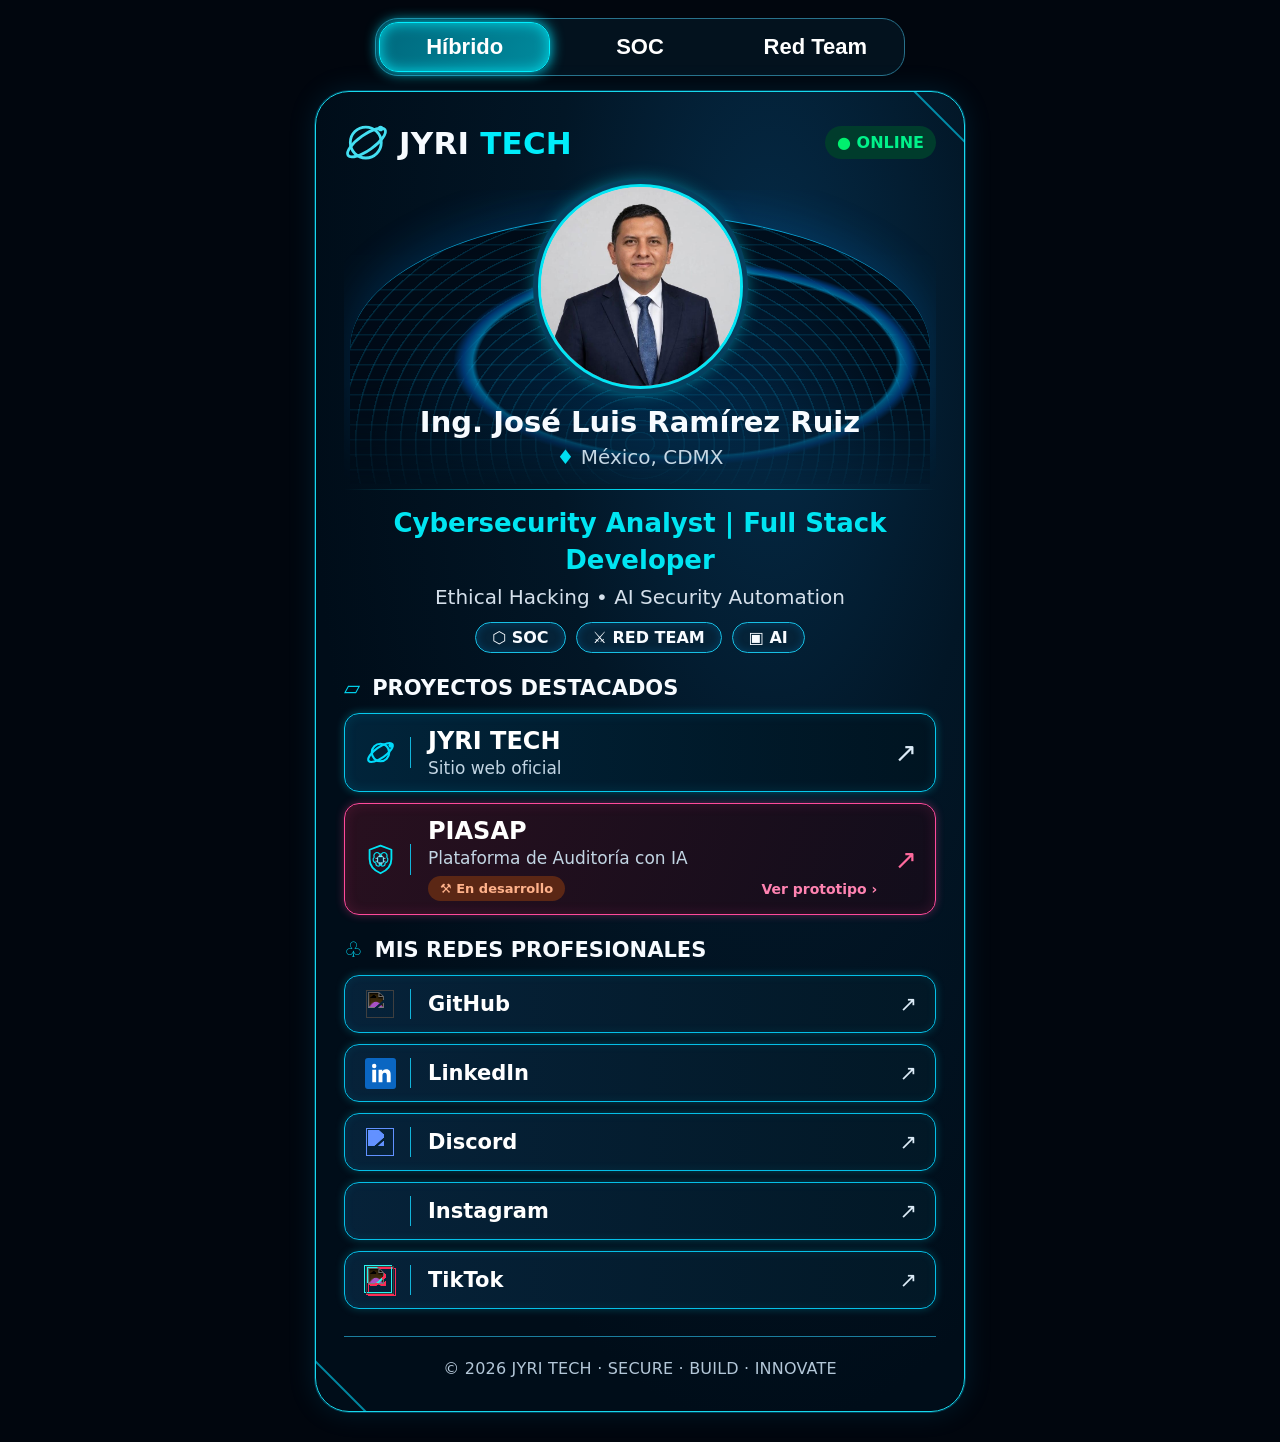
==== commit 33843dfa: "style: add compact shield brain microchip icon to PIASAP project card" ====
--- a/index.html
+++ b/index.html
@@ -64,7 +64,7 @@
 <section class="intro"><div class="globe"><div class="planet"></div></div><img class="portrait" src="./plantilla-clientes/foto-perfil-mia.jpeg" alt="Fotografía profesional de José Luis Ramírez Ruiz"><h1>Ing. José Luis Ramírez Ruiz</h1><div class="location"><b>♦</b> México, CDMX</div><div class="rule"></div><div class="role" id="role">Cybersecurity Analyst | Full Stack Developer</div><div class="subtitle" id="subtitle">Ethical Hacking • AI Security Automation</div><div class="tags" id="tags"><span class="tag">⬡ SOC</span><span class="tag">⚔ RED TEAM</span><span class="tag">▣ AI</span></div></section>
 <div class="section-title"><span style="color:#00d8f3">▱</span> PROYECTOS DESTACADOS</div>
 <div class="links"><a class="link" href="https://morito161.github.io/linktree-para-web/jyri-tech/" target="_blank" rel="noopener noreferrer" aria-label="Abrir sitio web de JYRI TECH"><span class="symbol" aria-hidden="true"><svg width="30" height="30" viewBox="0 0 32 32" fill="none" xmlns="http://www.w3.org/2000/svg"><circle cx="16" cy="16" r="9" stroke="currentColor" stroke-width="2.2"/><ellipse cx="16" cy="16" rx="15" ry="5.5" transform="rotate(-35 16 16)" stroke="currentColor" stroke-width="2.2"/><circle cx="26.5" cy="8.7" r="2.3" fill="currentColor"/></svg></span><div class="copy"><div class="name">JYRI TECH</div><div class="description">Sitio web oficial</div></div><span class="arrow">↗</span></a>
-<a class="link piasap" href="https://morito161.github.io/PIASAP/" target="_blank" rel="noopener noreferrer" aria-label="Abrir prototipo de PIASAP"><span class="symbol">♧</span><div class="details"><div class="name">PIASAP</div><div class="description">Plataforma de Auditoría con IA</div><div class="piasap-footer"><span class="status">⚒ En desarrollo</span><span class="prototype">Ver prototipo ›</span></div></div><span class="arrow">↗</span></a></div>
+<a class="link piasap" href="https://morito161.github.io/PIASAP/" target="_blank" rel="noopener noreferrer" aria-label="Abrir prototipo de PIASAP"><span class="symbol" aria-hidden="true"><svg width="30" height="30" viewBox="0 0 48 54" fill="none" xmlns="http://www.w3.org/2000/svg"><path d="M24 3L43 10V26C43 38 35 46 24 51C13 46 5 38 5 26V10L24 3Z" stroke="#00E4F4" stroke-width="3.2" stroke-linejoin="round"/><path d="M22 17C17 12 11 17 13 23C9 27 12 32 16 33C15 39 22 40 24 36V20C24 18 23 17 22 17Z" stroke="#00E4F4" stroke-width="2" stroke-linejoin="round"/><path d="M26 17C31 12 37 17 35 23C39 27 36 32 32 33C33 39 26 40 24 36V20C24 18 25 17 26 17Z" stroke="#00E4F4" stroke-width="2" stroke-linejoin="round"/><rect x="19" y="22" width="10" height="11" rx="1.5" fill="#06233B" stroke="#87F4FF" stroke-width="1.7"/><path d="M22 19V22M26 19V22M22 33V36M26 33V36M16 25H19M16 30H19M29 25H32M29 30H32" stroke="#87F4FF" stroke-width="1.5" stroke-linecap="round"/></svg></span><div class="details"><div class="name">PIASAP</div><div class="description">Plataforma de Auditoría con IA</div><div class="piasap-footer"><span class="status">⚒ En desarrollo</span><span class="prototype">Ver prototipo ›</span></div></div><span class="arrow">↗</span></a></div>
 <div class="section-title"><span style="color:#00d8f3">♧</span> MIS REDES PROFESIONALES</div><nav class="links social" aria-label="Redes profesionales">
 <a class="link" href="https://github.com/Morito161?tab=repositories" target="_blank" rel="noopener noreferrer"><span class="symbol"><img class="social-icon github" src="https://cdn.jsdelivr.net/npm/simple-icons@v15/icons/github.svg" alt="" loading="lazy"></span><span class="copy name">GitHub</span><span class="arrow">↗</span></a>
 <a class="link" href="https://www.linkedin.com/in/jos%C3%A9-luis-ram%C3%ADrez-ruiz-50637b345" target="_blank" rel="noopener noreferrer"><span class="symbol"><svg class="linkedin-official" viewBox="0 0 32 32" role="img" aria-label="LinkedIn" xmlns="http://www.w3.org/2000/svg"><rect width="32" height="32" rx="3" fill="#0A66C2"/><path fill="#fff" d="M7.5 12h4v13h-4V12zm2-6a2.3 2.3 0 1 1 0 4.6 2.3 2.3 0 0 1 0-4.6zM14 12h3.8v1.8h.1a4.2 4.2 0 0 1 3.8-2.1c4 0 4.8 2.6 4.8 6V25h-4v-6.4c0-1.5 0-3.5-2.1-3.5s-2.4 1.6-2.4 3.4V25h-4V12z"/></svg></span><span class="copy name">LinkedIn</span><span class="arrow">↗</span></a>
